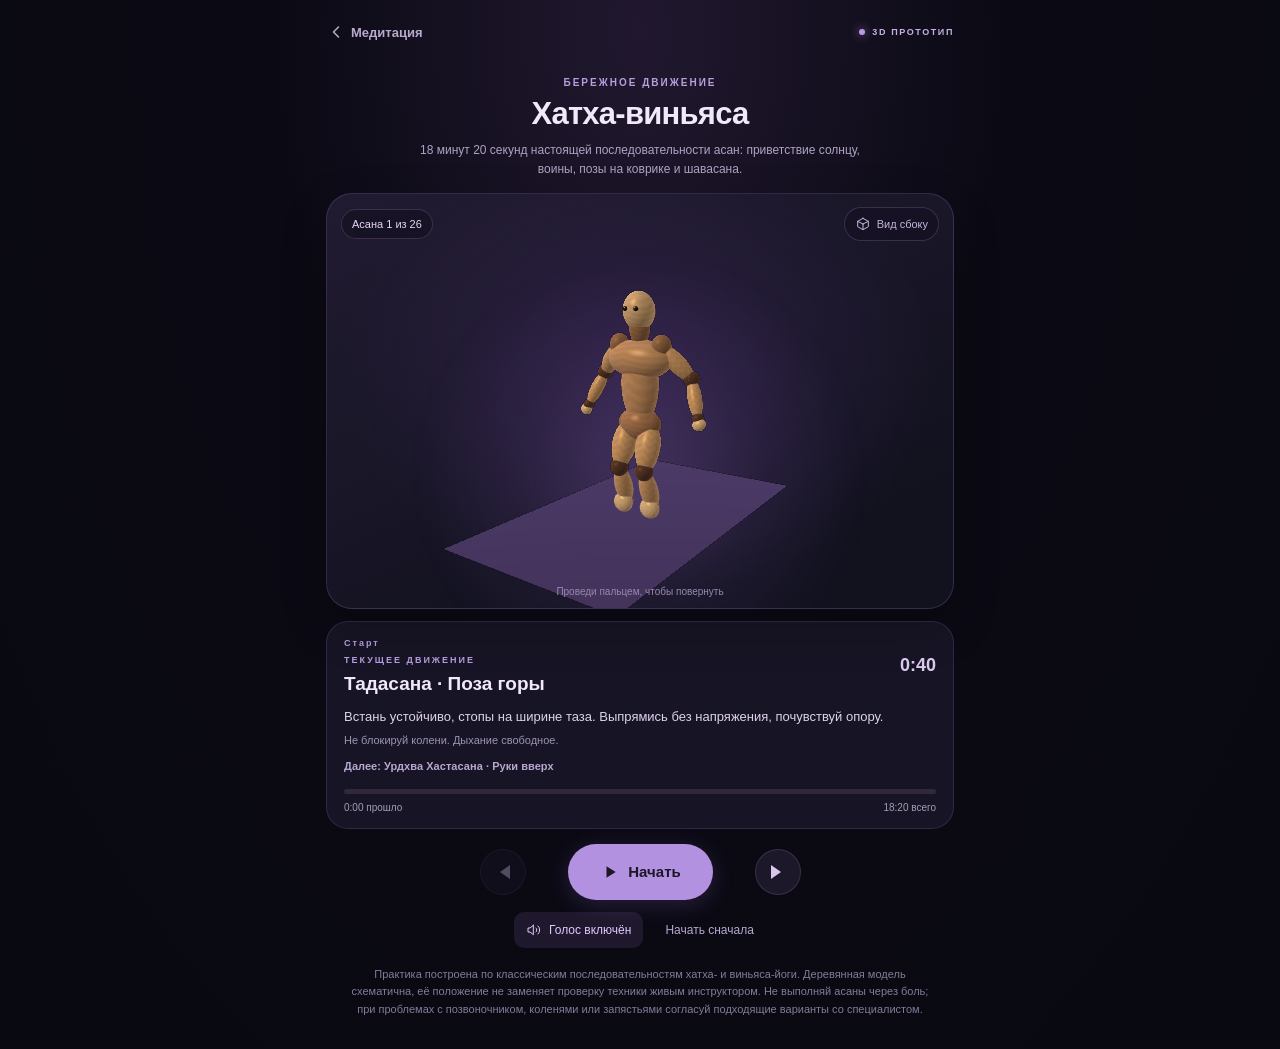
==== yoga-prototype.html @ 3f778ed5 "Prevent 180-degree eye flips with stable head-local face orientation" ====
<!doctype html>
<html lang="ru">
<head>
  <meta charset="UTF-8">
  <meta name="viewport" content="width=device-width,initial-scale=1,viewport-fit=cover">
  <meta name="theme-color" content="#0a0912">
  <meta name="description" content="Экспериментальный 3D-инструктор мягкой йоги без платных сервисов.">
  <title>Хатха-виньяса · 18 минут · Meditation</title>
  <link rel="stylesheet" href="./assets/yoga-prototype.css?v=14">
</head>
<body>
  <div class="shell">
    <header class="topbar">
      <a class="back" href="./index.html" aria-label="Вернуться в медитацию">
        <svg viewBox="0 0 24 24" aria-hidden="true"><path d="m15 18-6-6 6-6"/></svg>
        <span>Медитация</span>
      </a>
      <span class="prototype-label"><span class="status-dot"></span> 3D ПРОТОТИП</span>
    </header>
    <main id="yogaApp" aria-label="Прототип 3D-инструктора йоги">
      <div class="headline">
        <p class="eyebrow">БЕРЕЖНОЕ ДВИЖЕНИЕ</p>
        <h1>Хатха-виньяса</h1>
        <p class="subtitle">18 минут 20 секунд настоящей последовательности асан: приветствие солнцу, воины, позы на коврике и шавасана.</p>
      </div>
      <section class="stage-card" aria-label="Трёхмерный инструктор">
        <div class="stage-header">
          <span class="stage-pill" id="stageCount">Асана 1 из 26</span>
          <button class="angle-toggle" type="button" id="cameraButton" aria-label="Показать вид сбоку">
            <svg viewBox="0 0 24 24" aria-hidden="true"><path d="M12 3.5 20 8v8l-8 4.5L4 16V8l8-4.5Z M12 12l8-4 M12 12 4 8 M12 12v8.5"/></svg>
            <span>Вид сбоку</span>
          </button>
        </div>
        <div class="figure-scene" id="figureScene">
          <div class="scene-glow" aria-hidden="true"></div>
          <div class="scene-mat" aria-hidden="true"></div>
          <canvas id="figureCanvas" aria-label="Трёхмерная демонстрация движения" role="img"></canvas>
          <div class="scene-floor" aria-hidden="true"></div>
          <div class="scene-fallback" id="sceneFallback" hidden>
            <svg viewBox="0 0 160 230" aria-hidden="true"><circle cx="80" cy="34" r="18"/><path d="M80 54v82m-39-55 39-24 39 24m-39 55-27 70m27-70 27 70"/></svg>
            <p>3D недоступно на этом устройстве. Следуй текстовым подсказкам ниже.</p>
          </div>
          <div class="scene-hint" id="sceneHint">Проведи пальцем, чтобы повернуть</div>
        </div>
      </section>
      <section class="instruction-card">
        <p class="step-eyebrow" id="practiceSection">СТАРТ</p><div class="instruction-heading">
          <div><p class="step-eyebrow">ТЕКУЩЕЕ ДВИЖЕНИЕ</p><h2 id="movementName" aria-live="polite">Тадасана · Поза горы</h2></div>
          <span class="step-time" id="timeLeft" aria-label="Время до конца упражнения">0:40</span>
        </div>
        <p class="instruction" id="movementInstruction">Встань устойчиво, стопы на ширине таза. Выпрямись без напряжения, почувствуй опору.</p>
        <p class="safety-note" id="movementSafety">Если стоять неудобно, выполняй движение сидя.</p>
        <p class="next-movement" id="nextMovement">Далее: Урдхва Хастасана · Руки вверх</p>
        <div class="progress-track" role="progressbar" id="sessionProgress" aria-label="Общий прогресс занятия" aria-valuemin="0" aria-valuemax="100" aria-valuenow="0"><div id="progressFill"></div></div>
        <div class="progress-footer"><span id="elapsedLabel">0:00 прошло</span><span id="totalLabel">18:20 всего</span></div>
      </section>
      <nav class="player-controls" aria-label="Управление занятием">
        <button id="previousButton" class="control secondary" type="button" aria-label="Предыдущее движение" title="Предыдущее движение">
          <svg viewBox="0 0 24 24" aria-hidden="true"><path d="M7 5v14m12-14L9 12l10 7V5Z"/></svg>
        </button>
        <button id="playButton" class="control main-control" type="button" aria-label="Начать практику">
          <svg id="playIcon" viewBox="0 0 24 24" aria-hidden="true"><path d="m9 5 11 7-11 7z"/></svg>
          <span id="playText">Начать</span>
        </button>
        <button id="nextButton" class="control secondary" type="button" aria-label="Следующее движение" title="Следующее движение">
          <svg viewBox="0 0 24 24" aria-hidden="true"><path d="M17 5v14M5 5l10 7-10 7V5Z"/></svg>
        </button>
      </nav>
      <div class="extras">
        <button class="voice-toggle" id="voiceButton" type="button" aria-pressed="false"><svg viewBox="0 0 24 24" aria-hidden="true"><path d="M11 5 6 9H3v6h3l5 4V5Zm4 4a4 4 0 0 1 0 6m3-9a8 8 0 0 1 0 12"/></svg><span id="voiceLabel">Озвучить подсказки</span></button>
        <button class="restart" id="restartButton" type="button">Начать сначала</button>
      </div>
      <p class="disclaimer">Практика построена по классическим последовательностям хатха- и виньяса-йоги. Деревянная модель схематична, её положение не заменяет проверку техники живым инструктором. Не выполняй асаны через боль; при проблемах с позвоночником, коленями или запястьями согласуй подходящие варианты со специалистом.</p>
    </main>
    <div id="completeModal" class="complete-overlay" role="dialog" aria-modal="true" aria-labelledby="completeTitle" hidden>
      <div class="complete-content">
        <div class="complete-symbol" aria-hidden="true">✦</div>
        <p class="eyebrow">18 МИНУТ ПРАКТИКИ</p>
        <h2 id="completeTitle">Практика завершена</h2>
        <p>Практика завершена. После шавасаны возвращайся к движению постепенно: сначала пошевели кистями и стопами, затем поднимись без спешки.</p>
        <button id="repeatButton" class="complete-action" type="button">Повторить практику</button>
        <a class="complete-link" href="./index.html">Вернуться к медитации</a>
      </div>
    </div>
  </div>
  <script defer src="./assets/yoga-asanas.js?v=21"></script>
  <script defer src="./assets/yoga-program.js?v=14"></script>
  <script defer src="./assets/yoga-rig.js?v=19"></script>
  <script defer src="./assets/yoga-head.js?v=2"></script>
  <script defer src="./assets/yoga-mannequin.js?v=21"></script>
  <script defer src="./assets/yoga-prototype.js?v=18"></script>
</body>
</html>
---- assets/yoga-prototype.css ----
:root{color-scheme:dark;font-family:-apple-system,BlinkMacSystemFont,"Segoe UI",Roboto,sans-serif;background:#090911;color:#f1e9f9}
*{box-sizing:border-box}html{scroll-behavior:smooth}
body{margin:0;background:radial-gradient(ellipse at 50% 3%,#21182f 0,#0b0a14 40%,#090911 100%);min-height:100dvh;-webkit-tap-highlight-color:transparent}
button,a{font:inherit;-webkit-tap-highlight-color:transparent}button{cursor:pointer}a{color:inherit;text-decoration:none}[hidden]{display:none!important}
.shell{width:min(100%,660px);margin:auto;padding:0 16px max(25px,env(safe-area-inset-bottom))}
.topbar{display:flex;align-items:center;justify-content:space-between;gap:15px;min-height:64px;padding-top:env(safe-area-inset-top)}
.back{display:inline-flex;align-items:center;gap:5px;color:#b9a9cb;font-size:13px;font-weight:550;padding:8px 0}
.back svg{width:20px;height:20px;fill:none;stroke:currentColor;stroke-width:1.9;stroke-linecap:round;stroke-linejoin:round}
.prototype-label{display:flex;gap:7px;align-items:center;color:#c6b0e3;font-size:9px;font-weight:700;letter-spacing:1.6px;white-space:nowrap}
.status-dot{width:6px;height:6px;border-radius:50%;background:#b899e3;box-shadow:0 0 10px #a17bcb}
.headline{padding:13px 4px 15px;text-align:center}
.eyebrow,.step-eyebrow{color:#b89cdd;font-size:10px;font-weight:750;letter-spacing:2px;margin:0 0 8px}
h1{font-size:clamp(23px,6vw,31px);line-height:1.17;font-weight:660;letter-spacing:-.75px;margin:0 0 9px}
.subtitle{margin:0 auto;max-width:440px;font-size:12px;line-height:1.55;color:#afa2c2}
.stage-card{position:relative;isolation:isolate;background:radial-gradient(ellipse at 50% 42%,rgba(76,48,111,.38),transparent 67%),linear-gradient(155deg,#211b31,#12121f 80%);border:1px solid rgba(173,135,219,.2);border-radius:26px;overflow:hidden;box-shadow:0 17px 46px rgba(0,0,0,.22)}
.stage-header{position:absolute;z-index:3;top:13px;left:14px;right:14px;display:flex;align-items:center;justify-content:space-between;gap:10px;pointer-events:none}
.stage-header>*{pointer-events:auto}
.stage-pill{padding:8px 10px;border:1px solid rgba(198,167,240,.2);background:rgba(15,13,27,.49);border-radius:999px;font-size:11px;color:#e4d8f2;backdrop-filter:blur(8px)}
.angle-toggle{border:1px solid rgba(198,167,240,.2);background:rgba(20,16,34,.6);color:#c6b5dc;padding:8px 10px;border-radius:999px;display:inline-flex;align-items:center;gap:6px;font-size:11px;backdrop-filter:blur(8px)}
.angle-toggle svg{width:16px;height:16px;fill:none;stroke:currentColor;stroke-width:1.5;stroke-linecap:round;stroke-linejoin:round}
.figure-scene{position:relative;height:clamp(310px,46dvh,456px);width:100%;overflow:hidden;touch-action:pan-y}
.figure-scene.dragging{touch-action:none}
.figure-scene canvas{position:absolute;z-index:2;inset:0;display:block;width:100%;height:100%;touch-action:pan-y;outline:none;cursor:grab}
.figure-scene canvas:active{cursor:grabbing}
.scene-glow{position:absolute;width:73%;aspect-ratio:1;left:13.5%;top:13%;background:radial-gradient(circle,rgba(173,127,227,.24),rgba(135,92,186,.1) 38%,transparent 68%);filter:blur(13px);pointer-events:none}
.scene-floor{position:absolute;width:49%;height:8%;bottom:8%;left:25.5%;border:1px solid rgba(196,165,231,.19);border-radius:50%;background:radial-gradient(ellipse,rgba(153,116,193,.1),transparent 72%);box-shadow:0 0 24px rgba(151,110,205,.1);pointer-events:none}
.scene-hint{position:absolute;z-index:3;bottom:11px;left:0;width:100%;text-align:center;font-size:10px;color:#9788b0;pointer-events:none}
.scene-fallback{position:absolute;z-index:5;inset:0;display:flex;flex-direction:column;align-items:center;justify-content:center;gap:10px;background:#161326;padding:30px;text-align:center}
.scene-fallback svg{width:125px;height:175px;fill:none;stroke:#cbb2ed;stroke-width:4;stroke-linecap:round}
.scene-fallback p{font-size:12px;line-height:1.5;color:#d2c3df;max-width:280px}
.instruction-card{margin:12px 0 0;border:1px solid rgba(173,135,219,.17);border-radius:22px;padding:16px 17px 15px;background:#171525}
.instruction-heading{display:flex;align-items:flex-start;justify-content:space-between;gap:12px}
.instruction-card .step-eyebrow{margin-bottom:7px;font-size:9px}
h2{margin:0;font-size:19px;font-weight:620;line-height:1.3}
.step-time{font-size:18px;color:#ddcbee;font-variant-numeric:tabular-nums;font-weight:600;white-space:nowrap}
.instruction{margin:10px 0 5px;font-size:13px;line-height:1.55;color:#ddd2ec}
.safety-note{margin:0;color:#9e92b1;font-size:11px;line-height:1.5}
.progress-track{margin-top:17px;width:100%;height:5px;border-radius:99px;background:#30293c;overflow:hidden}
#progressFill{height:100%;width:0%;background:linear-gradient(90deg,#9d79cc,#dec6fb);border-radius:99px}
.progress-footer{display:flex;justify-content:space-between;margin-top:8px;color:#a59ab7;font-size:10px;font-variant-numeric:tabular-nums}
.player-controls{display:flex;justify-content:center;align-items:center;gap:clamp(20px,8vw,42px);padding:15px 0 6px}
.control{border:0;display:inline-grid;place-items:center;background:transparent;color:#d6c5ec;border-radius:50%}
.control svg{display:block;width:24px;height:24px;fill:currentColor}
.control.secondary{width:46px;height:46px;border:1px solid rgba(173,135,219,.2);background:#1c1829}
.control.main-control{min-width:145px;padding:0 16px;height:56px;border-radius:99px;background:#b291e0;color:#1c1627;display:flex;gap:9px;font-size:15px;font-weight:700;justify-content:center;box-shadow:0 5px 22px rgba(148,107,212,.22)}
.main-control svg{width:20px;height:20px}
.extras{display:flex;gap:10px;justify-content:center;align-items:center;flex-wrap:wrap;margin:6px 0 0}
.voice-toggle,.restart{border:0;background:transparent;color:#b8a7cf;font-size:12px;padding:10px 12px;border-radius:10px}
.voice-toggle{display:inline-flex;align-items:center;gap:7px}
.voice-toggle svg{width:16px;height:16px;fill:none;stroke:currentColor;stroke-width:1.5;stroke-linecap:round;stroke-linejoin:round}
.voice-toggle[aria-pressed="true"]{color:#e1c7ff;background:rgba(166,126,218,.13)}
.disclaimer{max-width:590px;margin:18px auto 5px;color:#837b99;font-size:11px;line-height:1.6;text-align:center}
.complete-overlay{position:fixed;z-index:40;inset:0;background:rgba(6,5,13,.83);backdrop-filter:blur(10px);display:grid;place-items:center;padding:20px}
.complete-content{background:linear-gradient(145deg,#242034,#141321);border:1px solid rgba(178,146,224,.3);border-radius:25px;max-width:390px;width:100%;padding:32px 24px;text-align:center;box-shadow:0 25px 70px rgba(0,0,0,.4)}
.complete-symbol{font-size:39px;color:#d1b2ff;margin:0 0 14px}
.complete-content h2{font-size:23px;margin:0 0 12px}
.complete-content p:not(.eyebrow){color:#c1b3d0;font-size:13px;line-height:1.6;margin:0 0 24px}
.complete-action{display:block;width:100%;padding:14px;background:#ae8ada;color:#151121;border:0;border-radius:14px;font-weight:700}
.complete-link{display:block;margin-top:15px;color:#bba4d4;font-size:12px;padding:8px}
button:focus-visible,a:focus-visible{outline:2px solid #d3b2ff;outline-offset:3px}
@media(max-width:380px){.shell{padding-left:12px;padding-right:12px}.figure-scene{height:clamp(290px,42dvh,370px)}.headline{padding-top:8px;padding-bottom:12px}.instruction-card{padding:14px}.player-controls{gap:18px}}
@media(prefers-reduced-motion:reduce){html{scroll-behavior:auto}}

/* Preview of the upcoming instructor cue, kept visually subordinate to guidance. */
.next-movement{margin:10px 0 -3px;color:#b9a7cf;font-size:11px;font-weight:550;line-height:1.45;letter-spacing:.05px}

/* Low-cost yoga mat under the WebGL mannequin: no extra 3D passes. */
.scene-mat{position:absolute;z-index:1;left:12%;bottom:8%;width:76%;height:35%;border:1px solid rgba(195,169,235,.25);border-radius:15px;background:linear-gradient(165deg,rgba(120,89,156,.20),rgba(61,48,85,.34));box-shadow:0 0 32px rgba(164,128,207,.12),inset 0 0 22px rgba(201,174,239,.10);transform:perspective(430px) rotateX(69deg);transform-origin:center bottom;pointer-events:none}
.scene-floor{opacity:.42}

/* With WebGL available, the floor plane shares the mannequin's camera and
   ground coordinates. Keep the CSS mockup only for the non-WebGL fallback. */
.figure-scene.has-webgl .scene-mat,
.figure-scene.has-webgl .scene-floor{display:none}
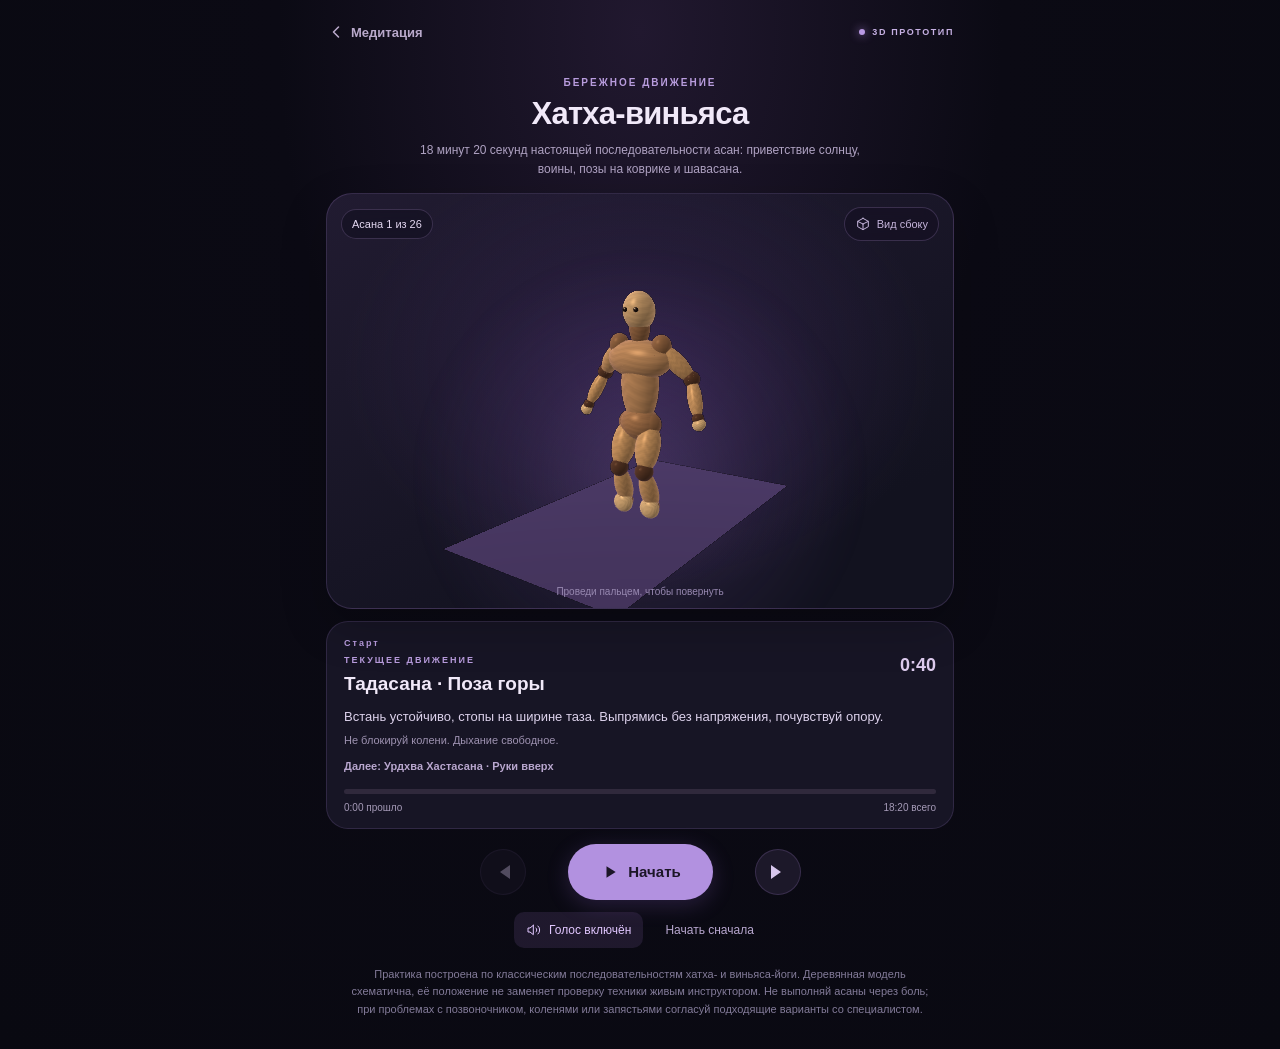
==== commit 6321c02e: "Rebuild supine bridge transition and keep eyes on front of head" ====
--- a/yoga-prototype.html
+++ b/yoga-prototype.html
@@ -83,11 +83,11 @@
       </div>
     </div>
   </div>
-  <script defer src="./assets/yoga-asanas.js?v=21"></script>
+  <script defer src="./assets/yoga-asanas.js?v=22"></script>
   <script defer src="./assets/yoga-program.js?v=14"></script>
   <script defer src="./assets/yoga-rig.js?v=19"></script>
-  <script defer src="./assets/yoga-head.js?v=2"></script>
-  <script defer src="./assets/yoga-mannequin.js?v=21"></script>
+  <script defer src="./assets/yoga-head.js?v=3"></script>
+  <script defer src="./assets/yoga-mannequin.js?v=22"></script>
   <script defer src="./assets/yoga-prototype.js?v=18"></script>
 </body>
 </html>
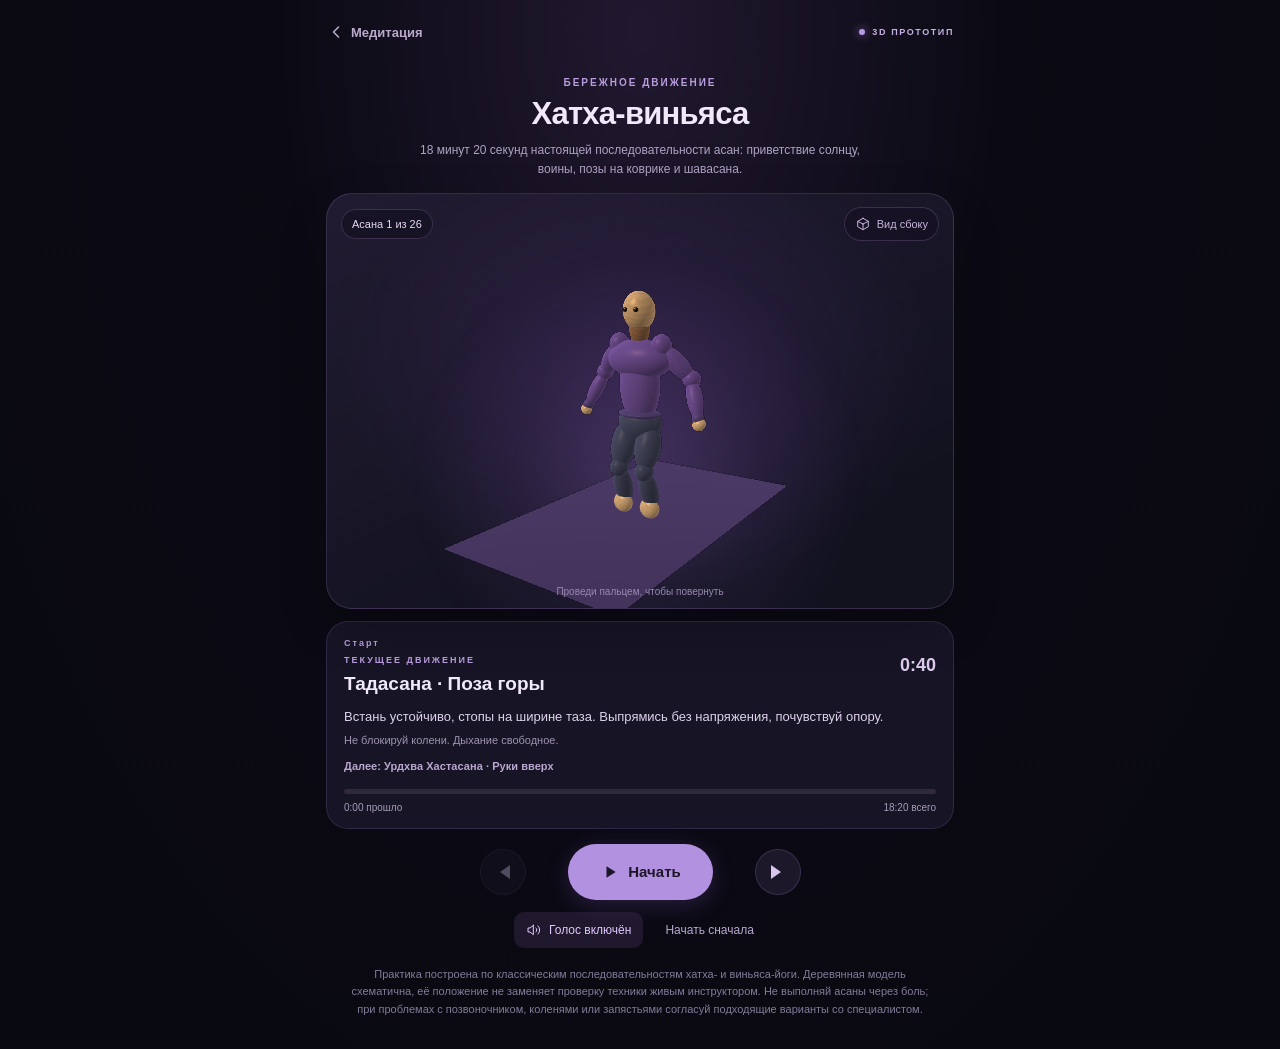
==== commit 0a21f746: "Straighten Warrior II arms; add matte plum shirt and graphite yoga leggings" ====
--- a/yoga-prototype.html
+++ b/yoga-prototype.html
@@ -83,11 +83,11 @@
       </div>
     </div>
   </div>
-  <script defer src="./assets/yoga-asanas.js?v=22"></script>
-  <script defer src="./assets/yoga-program.js?v=14"></script>
+  <script defer src="./assets/yoga-asanas.js?v=25"></script>
+  <script defer src="./assets/yoga-program.js?v=24"></script>
   <script defer src="./assets/yoga-rig.js?v=19"></script>
-  <script defer src="./assets/yoga-head.js?v=3"></script>
-  <script defer src="./assets/yoga-mannequin.js?v=22"></script>
+  <script defer src="./assets/yoga-head.js?v=24"></script>
+  <script defer src="./assets/yoga-mannequin.js?v=25"></script>
   <script defer src="./assets/yoga-prototype.js?v=18"></script>
 </body>
 </html>
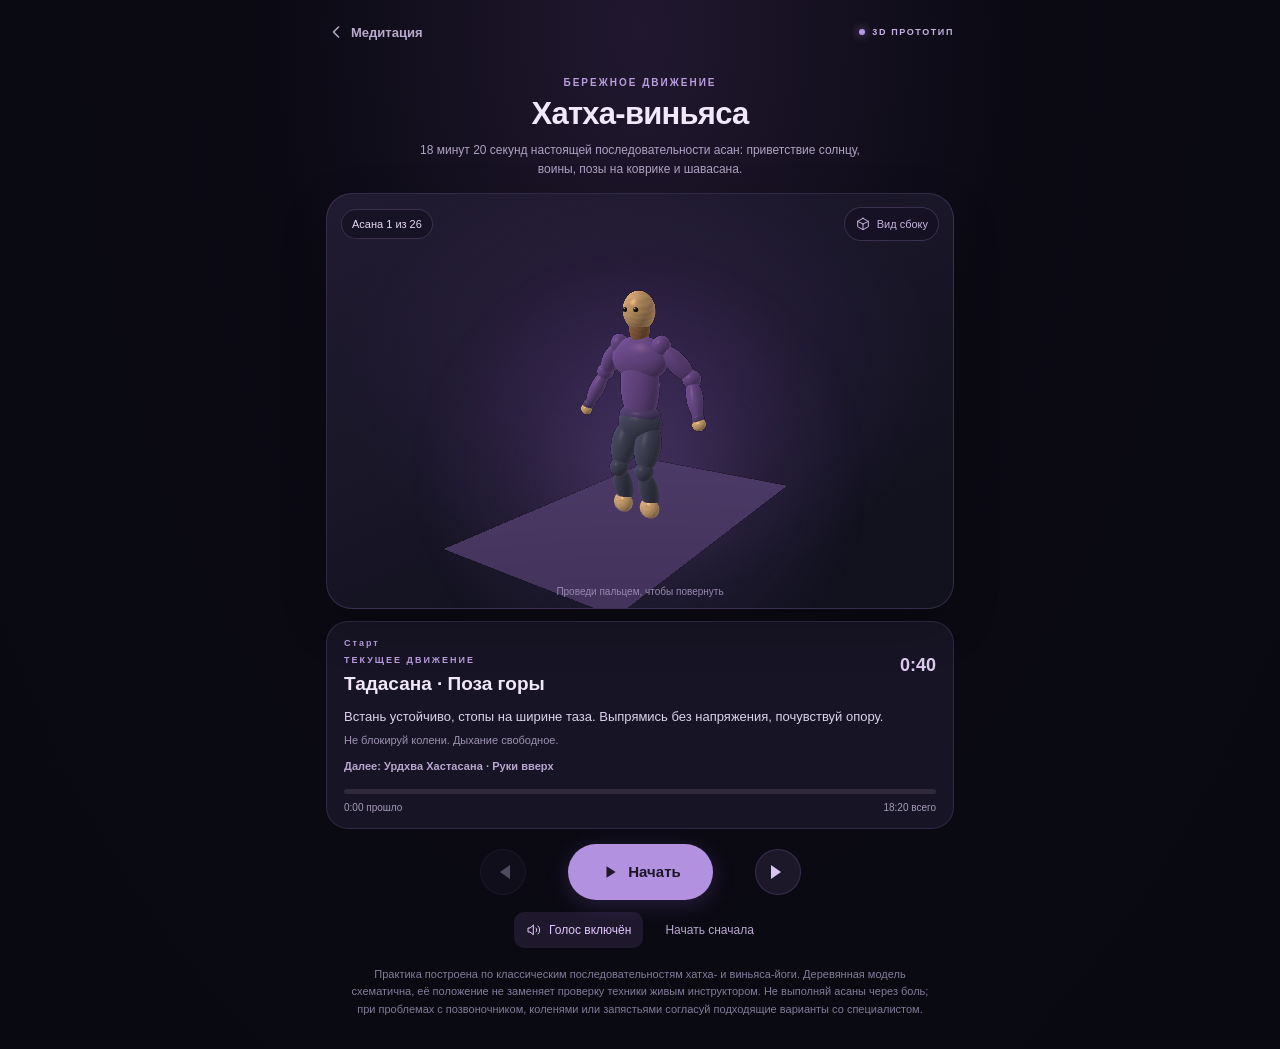
==== commit b729851e: "Remove duplicate upper torso volume causing chest hump in rotated yoga poses" ====
--- a/yoga-prototype.html
+++ b/yoga-prototype.html
@@ -83,11 +83,11 @@
       </div>
     </div>
   </div>
-  <script defer src="./assets/yoga-asanas.js?v=25"></script>
+  <script defer src="./assets/yoga-asanas.js?v=26"></script>
   <script defer src="./assets/yoga-program.js?v=24"></script>
-  <script defer src="./assets/yoga-rig.js?v=19"></script>
+  <script defer src="./assets/yoga-rig.js?v=26"></script>
   <script defer src="./assets/yoga-head.js?v=24"></script>
-  <script defer src="./assets/yoga-mannequin.js?v=25"></script>
+  <script defer src="./assets/yoga-mannequin.js?v=27"></script>
   <script defer src="./assets/yoga-prototype.js?v=18"></script>
 </body>
 </html>
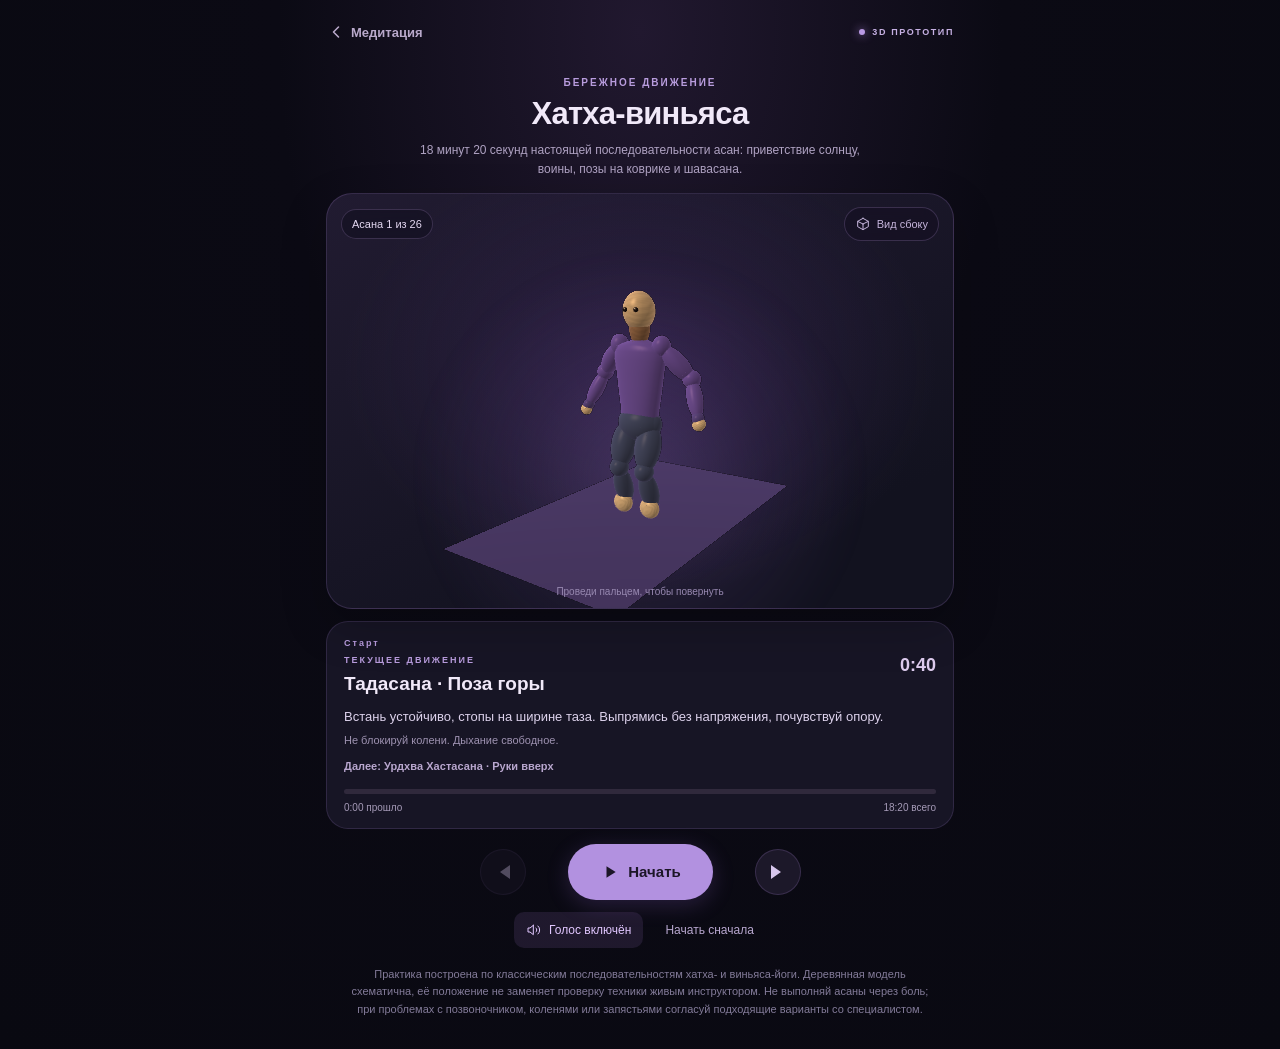
==== commit d8518abc: "Replace overlapping chest ellipsoids with one continuous tapered torso mesh" ====
--- a/yoga-prototype.html
+++ b/yoga-prototype.html
@@ -87,7 +87,7 @@
   <script defer src="./assets/yoga-program.js?v=24"></script>
   <script defer src="./assets/yoga-rig.js?v=26"></script>
   <script defer src="./assets/yoga-head.js?v=24"></script>
-  <script defer src="./assets/yoga-mannequin.js?v=27"></script>
+  <script defer src="./assets/yoga-mannequin.js?v=28"></script>
   <script defer src="./assets/yoga-prototype.js?v=18"></script>
 </body>
 </html>
